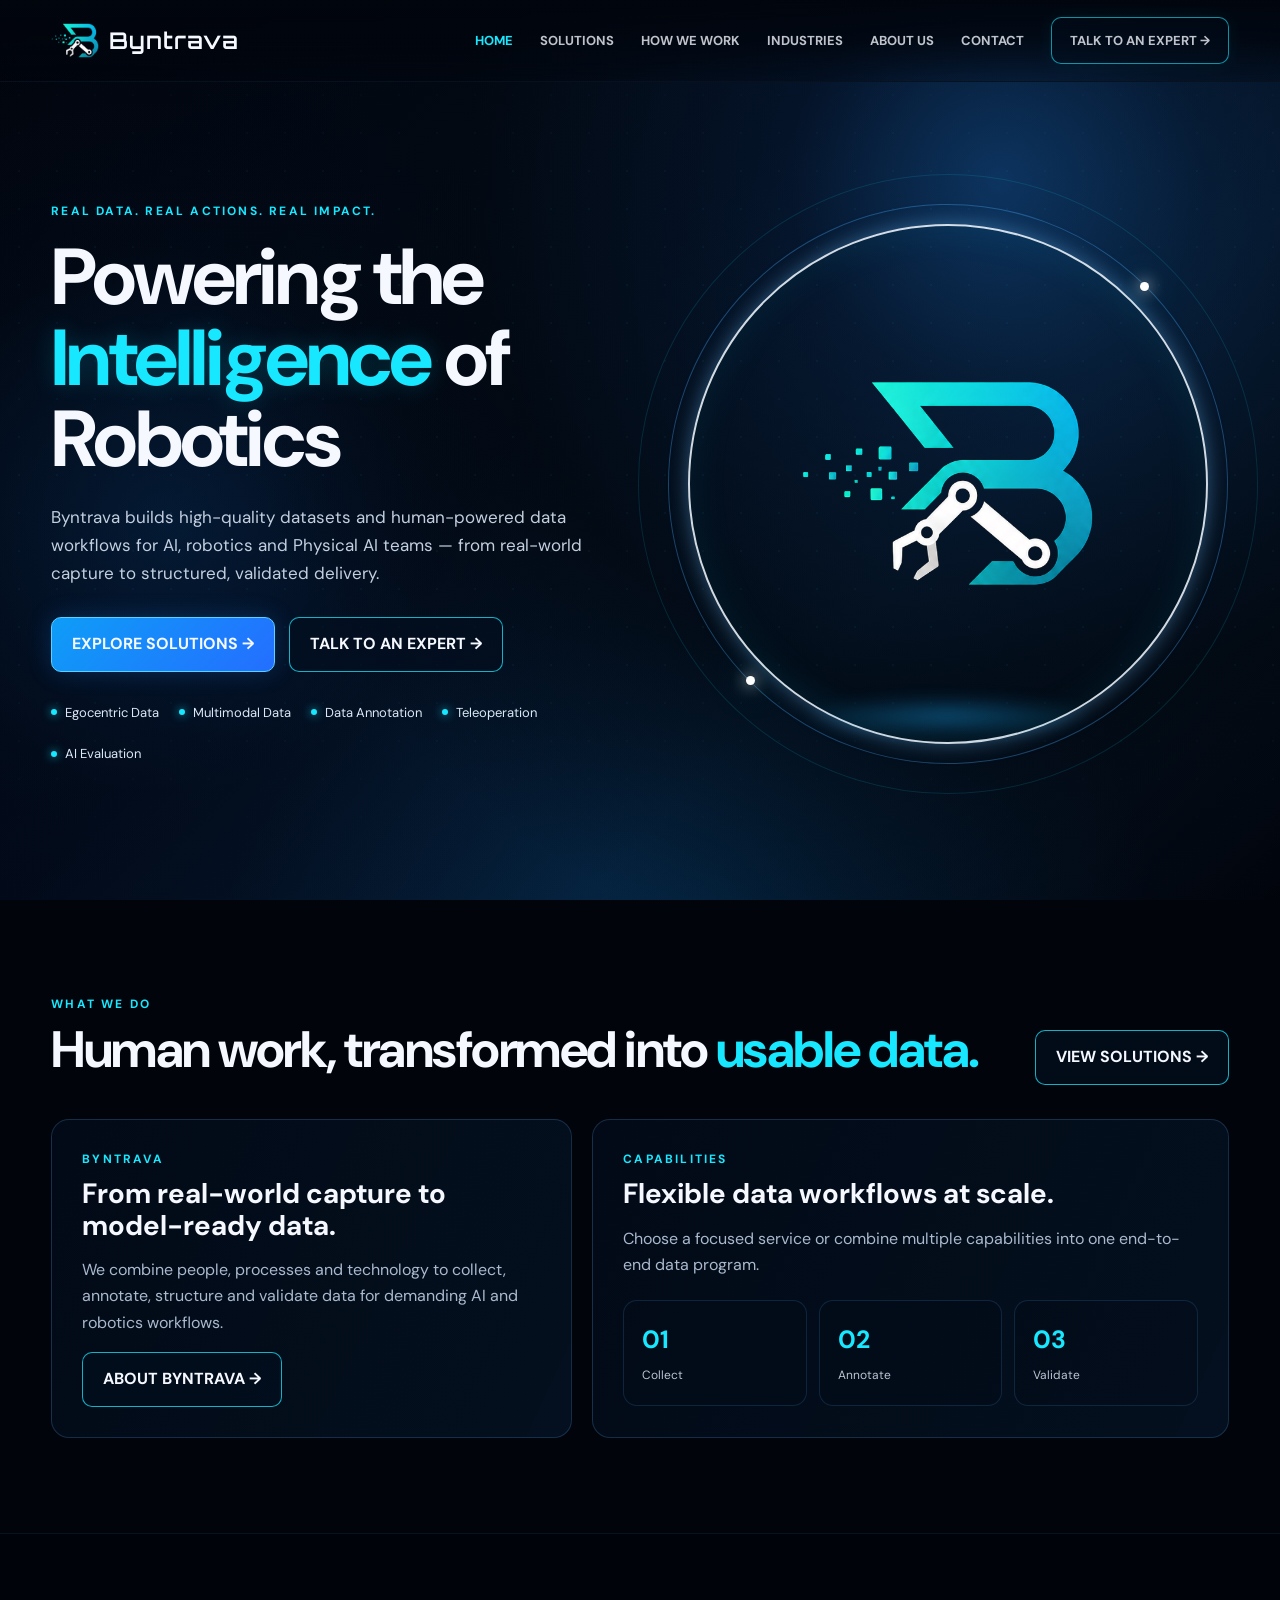
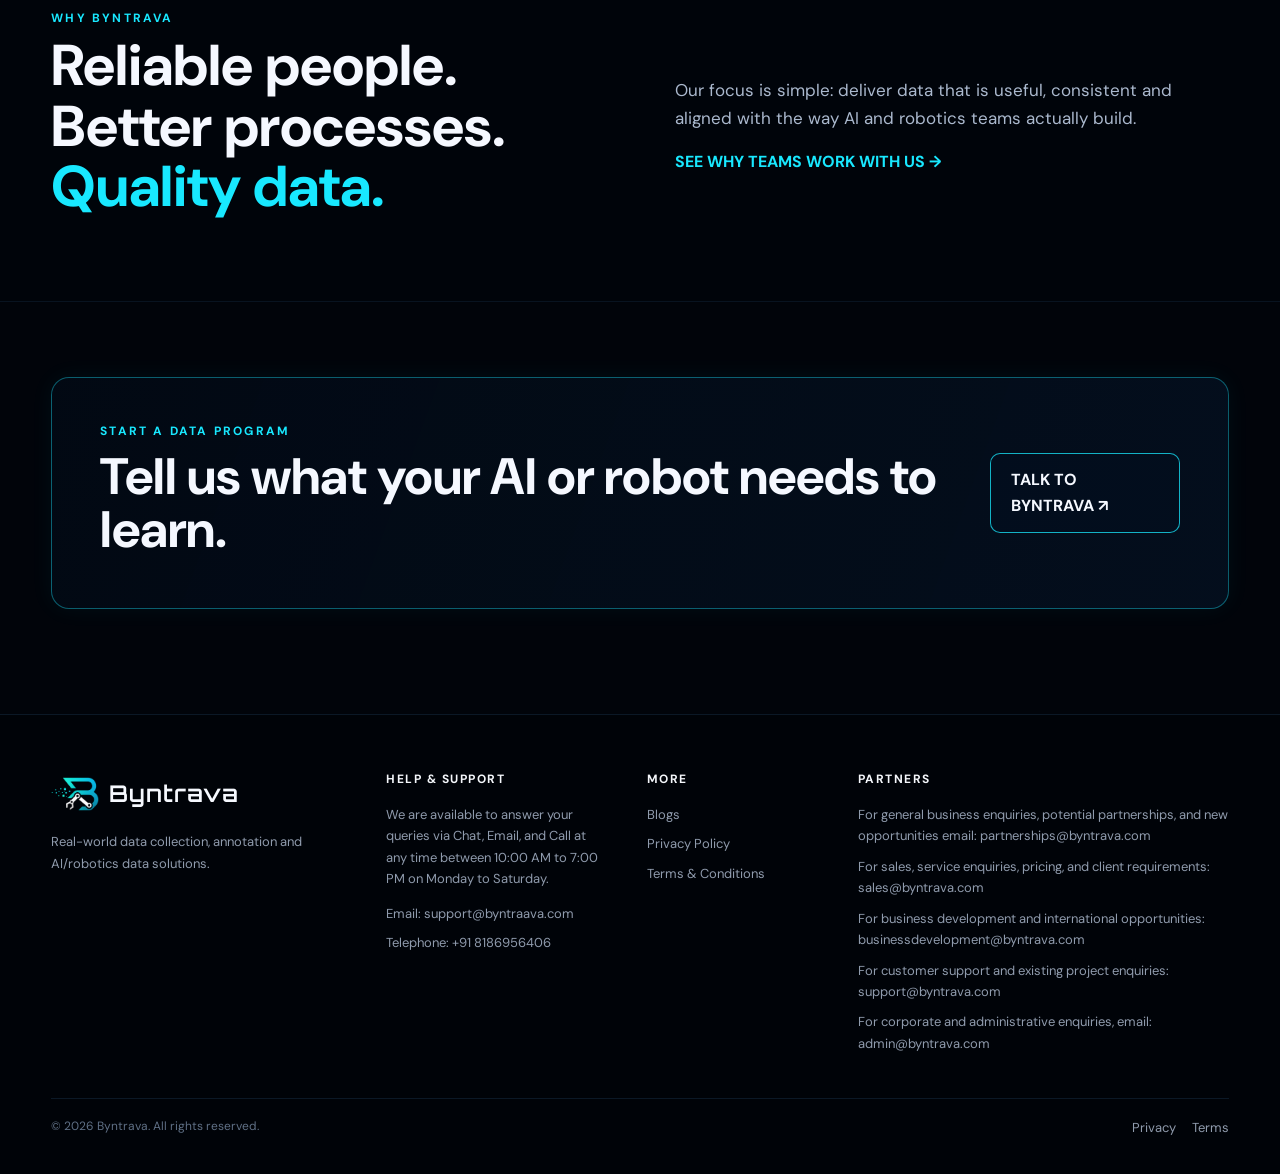
==== index.html @ 6de83854 "Add files via upload Initial Byntrava website" ====
<!doctype html><html lang="en"><head><meta charset="utf-8"><meta name="viewport" content="width=device-width,initial-scale=1"><meta name="description" content="Byntrava provides real-world data collection, multimodal datasets, annotation and robotics data services for AI teams."><title>Byntrava | Powering the Intelligence of Robotics</title><link rel="stylesheet" href="styles.css"></head><body><header class="nav"><div class="container nav-inner"><a class="brand" href="index.html"><img src="assets/byntrava-b-mark-transparent.png" alt="Byntrava logo"><span class="brand-name">Byntrava</span></a><button class="menu" aria-label="Open navigation">MENU</button><nav class="nav-links"><a class="active" href="index.html">HOME</a><a href="solutions.html">SOLUTIONS</a><a href="how-we-work.html">HOW WE WORK</a><a href="industries.html">INDUSTRIES</a><a href="about.html">ABOUT US</a><a href="contact.html">CONTACT</a><a class="nav-cta" href="contact.html">TALK TO AN EXPERT →</a></nav></div></header><main><section class="container hero"><div class="reveal"><div class="eyebrow">REAL DATA. REAL ACTIONS. REAL IMPACT.</div><h1>Powering the <em>Intelligence</em> of Robotics</h1><p>Byntrava builds high-quality datasets and human-powered data workflows for AI, robotics and Physical AI teams — from real-world capture to structured, validated delivery.</p><div class="actions"><a class="btn primary" href="solutions.html">EXPLORE SOLUTIONS →</a><a class="btn" href="contact.html">TALK TO AN EXPERT →</a></div><div class="data-strip"><span><i class="dot"></i> Egocentric Data</span><span><i class="dot"></i> Multimodal Data</span><span><i class="dot"></i> Data Annotation</span><span><i class="dot"></i> Teleoperation</span><span><i class="dot"></i> AI Evaluation</span></div></div><div class="hero-visual reveal delay-2"><div class="orb"><img class="orb-logo" src="assets/byntrava-b-mark-transparent.png" alt="Byntrava robotics mark"><span class="orb-point p1"></span><span class="orb-point p2"></span><div class="orb-floor"></div></div></div></section>
<section class="container section reveal"><div class="section-head"><div><div class="eyebrow">WHAT WE DO</div><h2>Human work, transformed into <span>usable data.</span></h2></div><a class="btn" href="solutions.html">VIEW SOLUTIONS →</a></div><div class="intro-grid"><div class="intro-card"><div class="eyebrow">BYNTRAVA</div><h3>From real-world capture to model-ready data.</h3><p>We combine people, processes and technology to collect, annotate, structure and validate data for demanding AI and robotics workflows.</p><a class="btn" href="about.html">ABOUT BYNTRAVA →</a></div><div class="intro-card"><div class="eyebrow">CAPABILITIES</div><h3>Flexible data workflows at scale.</h3><p>Choose a focused service or combine multiple capabilities into one end-to-end data program.</p><div class="mini-grid"><div class="mini"><strong>01</strong><span>Collect</span></div><div class="mini"><strong>02</strong><span>Annotate</span></div><div class="mini"><strong>03</strong><span>Validate</span></div></div></div></div></section>

<section class="band"><div class="container split"><div><div class="eyebrow">WHY BYNTRAVA</div><h2>Reliable people. Better processes. <span class="cyan">Quality data.</span></h2></div><div><p>Our focus is simple: deliver data that is useful, consistent and aligned with the way AI and robotics teams actually build.</p><a class="textlink" href="solutions.html">SEE WHY TEAMS WORK WITH US →</a></div></div></section><section class="cta"><div class="container cta-inner"><div><div class="eyebrow">START A DATA PROGRAM</div><h2>Tell us what your AI or robot needs to learn.</h2></div><a class="btn btn" href="contact.html">TALK TO BYNTRAVA ↗</a></div></section></main><footer class="footer"><div class="container footer-top"><div class="footer-brand"><a class="brand" href="index.html"><img src="assets/byntrava-b-mark-transparent.png" alt="Byntrava logo"><span class="brand-name">Byntrava</span></a><p>Real-world data collection, annotation and AI/robotics data solutions.</p></div><div><h4>HELP & SUPPORT</h4><p>We are available to answer your queries via Chat, Email, and Call at any time between 10:00 AM to 7:00 PM on Monday to Saturday.</p><ul><li>Email: <a href="mailto:support@byntraava.com">support@byntraava.com</a></li><li>Telephone: <a href="tel:+918186956406">+91 8186956406</a></li></ul></div><div><h4>MORE</h4><ul><li><a href="#">Blogs</a></li><li><a href="#">Privacy Policy</a></li><li><a href="#">Terms & Conditions</a></li></ul></div><div><h4>PARTNERS</h4><p class="partner-note">For general business enquiries, potential partnerships, and new opportunities email: <a href="mailto:partnerships@byntrava.com">partnerships@byntrava.com</a></p><p class="partner-note">For sales, service enquiries, pricing, and client requirements: <a href="mailto:sales@byntrava.com">sales@byntrava.com</a></p><p class="partner-note">For business development and international opportunities: <a href="mailto:businessdevelopment@byntrava.com">businessdevelopment@byntrava.com</a></p><p class="partner-note">For customer support and existing project enquiries: <a href="mailto:support@byntrava.com">support@byntrava.com</a></p><p class="partner-note">For corporate and administrative enquiries, email: <a href="mailto:admin@byntrava.com">admin@byntrava.com</a></p></div></div><div class="container copyright"><span>© <span class="year"></span> Byntrava. All rights reserved.</span><span class="legal"><a href="#">Privacy</a><a href="#">Terms</a></span></div></footer><script src="script.js"></script></body></html>
---- styles.css ----
@import url('https://fonts.googleapis.com/css2?family=DM+Sans:wght@400;500;600;700&family=Orbitron:wght@500;600;700&display=swap');
:root{--bg:#01040a;--navy:#061a33;--navy2:#0a2545;--cyan:#18e8ff;--blue:#2e8cff;--white:#f5f8ff;--muted:#aab9ce;--line:rgba(102,180,255,.20);--soft:rgba(4,14,29,.66);--glow:0 0 24px rgba(24,232,255,.16),0 0 70px rgba(46,140,255,.10)}
*{box-sizing:border-box}html{scroll-behavior:smooth}body{margin:0;color:var(--white);font-family:'DM Sans',Arial,sans-serif;line-height:1.65;background:#01040a;overflow-x:hidden}
body:before{content:"";position:fixed;inset:0;z-index:-5;pointer-events:none;background:radial-gradient(circle at 78% 20%,rgba(19,78,139,.58) 0,rgba(8,35,65,.42) 17%,rgba(2,9,18,.82) 43%,transparent 66%),radial-gradient(circle at 13% 58%,rgba(8,54,100,.40) 0,rgba(3,18,35,.35) 22%,transparent 54%),radial-gradient(circle at 54% 105%,rgba(0,104,170,.18) 0,transparent 40%),linear-gradient(135deg,#010208 0%,#020817 42%,#061a32 68%,#01030a 100%)}
body:after{content:"";position:fixed;inset:0;z-index:-4;pointer-events:none;opacity:.15;background-image:radial-gradient(rgba(56,197,255,.34) 1px,transparent 1px);background-size:38px 38px;mask-image:linear-gradient(to bottom,transparent 0%,black 20%,black 75%,transparent 100%)}
a{color:inherit;text-decoration:none}img{max-width:100%}.container{width:min(1180px,92vw);margin:auto}
.nav{position:fixed;top:0;left:0;right:0;height:82px;z-index:100;background:linear-gradient(180deg,rgba(1,5,13,.96),rgba(1,5,13,.78),rgba(1,5,13,.28));backdrop-filter:blur(12px);border-bottom:1px solid rgba(77,153,221,.08)}.nav-inner{height:100%;display:flex;align-items:center;justify-content:space-between;gap:28px}.brand{display:flex;align-items:center;gap:10px;min-width:max-content}.brand img{width:48px;height:48px;object-fit:contain}.brand-name{font-family:'Orbitron','DM Sans',sans-serif;font-size:23px;font-weight:600;letter-spacing:1px;color:#f6f9ff}.nav-links{display:flex;align-items:center;gap:27px;font-size:13px;font-weight:700}.nav-links a{opacity:.78;transition:.25s}.nav-links a:hover,.nav-links a.active{opacity:1;color:var(--cyan)}.nav-cta{padding:12px 18px;border:1px solid rgba(24,232,255,.78);border-radius:10px;background:rgba(3,15,29,.5);box-shadow:0 0 18px rgba(24,232,255,.08)}.nav-cta:hover{background:rgba(24,232,255,.09);box-shadow:0 0 25px rgba(24,232,255,.22);transform:translateY(-2px)}.menu{display:none;background:rgba(2,8,18,.85);border:1px solid var(--line);color:#fff;border-radius:8px;padding:8px 10px}
main{padding-top:82px}.hero{min-height:calc(100vh - 82px);display:grid;grid-template-columns:1.02fr .98fr;align-items:center;gap:30px;padding:55px 0 70px;position:relative}.eyebrow{color:var(--cyan);font-size:12px;letter-spacing:2.2px;text-transform:uppercase;font-weight:700}.hero h1{font-size:clamp(48px,6.2vw,80px);line-height:1.02;margin:15px 0 23px;letter-spacing:-2.8px;max-width:680px}.hero h1 em{font-style:normal;color:var(--cyan);text-shadow:0 0 24px rgba(24,232,255,.20)}.hero p{max-width:640px;color:#c3cfdf;font-size:17px;margin:0}.actions{display:flex;gap:14px;flex-wrap:wrap;margin:30px 0}.btn{display:inline-flex;align-items:center;justify-content:center;gap:8px;border:1px solid rgba(24,232,255,.75);border-radius:10px;padding:13px 20px;background:rgba(4,16,31,.68);font-weight:700;transition:.28s}.btn:hover{transform:translateY(-2px);background:rgba(24,232,255,.09);box-shadow:0 0 24px rgba(24,232,255,.18)}.btn.primary{background:linear-gradient(135deg,#0e9df7,#246eff);border-color:#55d4ff;box-shadow:0 0 24px rgba(31,130,255,.22)}.data-strip{display:flex;gap:20px;flex-wrap:wrap;color:#dbe8f8;font-size:13px}.data-strip span{display:flex;align-items:center;gap:8px}.dot{width:6px;height:6px;border-radius:50%;background:var(--cyan);box-shadow:0 0 10px rgba(24,232,255,.85)}
.hero-visual{min-height:590px;display:grid;place-items:center;position:relative}.orb{width:min(520px,43vw);aspect-ratio:1;border-radius:50%;position:relative;display:grid;place-items:center;border:2px solid rgba(238,248,255,.88);box-shadow:0 0 20px rgba(110,193,255,.40),inset 0 0 40px rgba(24,232,255,.08);animation:float 6s ease-in-out infinite}.orb:before,.orb:after{content:"";position:absolute;border-radius:50%;inset:-22px;border:1px solid rgba(75,174,255,.34);transform:rotate(20deg)}.orb:after{inset:-52px;border-color:rgba(24,232,255,.13);transform:rotate(-28deg)}.orb-logo{width:58%;height:58%;object-fit:contain;display:block;z-index:2}.orb-point{position:absolute;width:9px;height:9px;border-radius:50%;background:#fff;box-shadow:0 0 15px #fff,0 0 35px rgba(24,232,255,.8);z-index:3}.orb-point.p1{top:11%;right:11%}.orb-point.p2{bottom:11%;left:11%}.orb-floor{position:absolute;bottom:1%;left:20%;width:60%;height:40px;background:radial-gradient(ellipse,rgba(22,177,255,.42),transparent 68%);filter:blur(8px)}@keyframes float{50%{transform:translateY(-8px)}}
.section{padding:95px 0}.section-head{display:flex;justify-content:space-between;gap:30px;align-items:end;margin-bottom:34px}.section-head h2{font-size:clamp(32px,4vw,52px);line-height:1.05;margin:8px 0;letter-spacing:-1.5px}.section-head h2 span,.cyan{color:var(--cyan)}.section-head p{max-width:560px;color:var(--muted)}
.intro-grid{display:grid;grid-template-columns:.9fr 1.1fr;gap:20px}.panel,.intro-card{padding:30px;border:1px solid var(--line);border-radius:18px;background:linear-gradient(115deg,rgba(2,11,24,.90),rgba(7,25,47,.58));transition:.3s}.panel:hover,.intro-card:hover{border-color:rgba(24,232,255,.55);box-shadow:var(--glow);transform:translateY(-3px)}.intro-card h3,.panel h3{font-size:28px;line-height:1.12;margin:9px 0 12px}.intro-card p,.panel p{color:var(--muted)}.mini-grid{display:grid;grid-template-columns:repeat(3,1fr);gap:12px;margin-top:22px}.mini{padding:18px;border:1px solid rgba(76,157,232,.18);border-radius:14px;background:rgba(3,12,24,.42)}.mini strong{display:block;color:var(--cyan);font-size:25px}.mini span{font-size:12px;color:#bac4d2}
.workflow{display:grid;grid-template-columns:repeat(5,1fr);gap:12px}.step{padding:24px 16px;border:1px solid rgba(76,157,232,.13);border-radius:14px;background:rgba(3,12,24,.42);text-align:center;transition:.3s}.step:hover{border-color:rgba(76,157,232,.45);transform:translateY(-4px);background:rgba(5,18,34,.55);box-shadow:0 0 25px rgba(24,232,255,.08)}.step-icon{width:60px;height:60px;margin:0 auto 14px;border:1px solid var(--cyan);border-radius:50%;display:grid;place-items:center;color:var(--cyan);font-size:24px;box-shadow:0 0 18px rgba(24,232,255,.08)}.step h4{margin:0 0 7px}.step p{font-size:13px;color:var(--muted);margin:0}
.cards{display:grid;grid-template-columns:repeat(3,1fr);gap:18px}.card{background:linear-gradient(180deg,rgba(7,18,33,.82),rgba(2,8,17,.86));border:1px solid rgba(86,159,226,.25);border-radius:16px;overflow:hidden;transition:.3s;position:relative}.card:hover{transform:translateY(-5px);border-color:rgba(24,232,255,.55);box-shadow:0 0 25px rgba(24,232,255,.08)}.card.featured,.card.important{border-color:rgba(24,232,255,.55);box-shadow:0 0 20px rgba(24,232,255,.06)}.card.featured:hover,.card.important:hover{border-color:rgba(24,232,255,.95);box-shadow:0 0 0 1px rgba(24,232,255,.15),0 0 30px rgba(24,232,255,.24),0 0 70px rgba(46,140,255,.10)}.card img{width:100%;height:205px;object-fit:cover;display:block}.card-body{padding:20px}.card-number{font-family:monospace;color:var(--cyan);font-size:11px}.card h3{margin:7px 0;font-size:21px}.card p{margin:0;color:var(--muted);font-size:14px}.tag{display:inline-block;border:1px solid rgba(24,232,255,.3);color:#9defff;border-radius:99px;padding:7px 12px;font-size:11px;letter-spacing:1px;text-transform:uppercase}
.why-grid{display:grid;grid-template-columns:repeat(5,1fr);gap:12px}.why{padding:22px;border:1px solid rgba(76,157,232,.20);border-radius:16px;background:rgba(3,12,24,.46);min-height:190px;transition:.3s}.why:hover{transform:translateY(-5px);border-color:rgba(24,232,255,.62);box-shadow:var(--glow)}.why:nth-child(2){background:linear-gradient(145deg,rgba(46,140,255,.12),rgba(3,12,24,.46))}.why:nth-child(3){background:linear-gradient(145deg,rgba(24,232,255,.08),rgba(3,12,24,.46))}.why:nth-child(4){background:linear-gradient(145deg,rgba(70,126,255,.11),rgba(3,12,24,.46))}.why:nth-child(5){background:linear-gradient(145deg,rgba(30,94,170,.12),rgba(3,12,24,.46))}.why .icon{font-size:26px;color:var(--cyan);margin-bottom:18px;text-shadow:0 0 15px rgba(24,232,255,.45)}.why h3{font-size:18px;margin:0 0 8px}.why p{font-size:13px;color:var(--muted);margin:0}
.band{padding:75px 0;border-top:1px solid rgba(77,153,221,.10);border-bottom:1px solid rgba(77,153,221,.10);background:rgba(1,7,16,.18)}.split{display:grid;grid-template-columns:1fr 1fr;gap:70px;align-items:center}.split h2{font-size:clamp(35px,4.5vw,58px);line-height:1.05;margin:8px 0}.split p{color:var(--muted);font-size:17px}.textlink{color:var(--cyan);font-weight:700}
.page-hero{padding:90px 0 55px;min-height:44vh;display:flex;align-items:end}.page-hero h1{font-size:clamp(46px,6.7vw,82px);line-height:1;margin:12px 0;letter-spacing:-2.5px}.page-hero h1 span{color:var(--cyan)}.page-hero p{max-width:720px;color:var(--muted);font-size:18px}.grid-2{display:grid;grid-template-columns:1fr 1fr;gap:20px}.list{display:grid;gap:12px;padding:0;margin:18px 0 0;list-style:none}.list li{padding:14px 16px;border-left:2px solid rgba(24,232,255,.5);background:rgba(7,21,39,.5);color:#d6e1ef}.stat-grid{display:grid;grid-template-columns:repeat(3,1fr);gap:16px}.stat{padding:25px;border:1px solid var(--line);border-radius:14px;background:rgba(5,14,28,.5)}.stat strong{font-size:30px;color:var(--cyan);display:block}
.contact-grid{display:grid;grid-template-columns:1fr 1fr;gap:25px}.form{display:grid;gap:14px}.form input,.form textarea{width:100%;padding:15px;background:rgba(1,6,15,.72);border:1px solid var(--line);border-radius:10px;color:#fff;font:inherit}.form input:focus,.form textarea:focus{outline:none;border-color:rgba(24,232,255,.75);box-shadow:0 0 18px rgba(24,232,255,.08)}.form textarea{min-height:150px;resize:vertical}
.cta{padding:75px 0}.cta-inner{border:1px solid rgba(24,232,255,.38);border-radius:18px;padding:44px 48px;background:linear-gradient(110deg,rgba(2,10,21,.86),rgba(7,25,47,.52));display:flex;justify-content:space-between;align-items:center;gap:30px;box-shadow:0 0 24px rgba(24,232,255,.05)}.cta h2{font-size:clamp(32px,4vw,52px);line-height:1.04;margin:8px 0}.darkbtn{background:#f7fbff;color:#03101d;border-color:#f7fbff}
.footer{padding:55px 0 35px;border-top:1px solid rgba(77,153,221,.14);margin-top:30px;background:rgba(0,3,8,.22)}.footer-top{display:grid;grid-template-columns:1.2fr .9fr .7fr 1.5fr;gap:38px}.footer h4{margin:0 0 14px;font-size:12px;letter-spacing:1.5px;text-transform:uppercase;color:#f4f7fb}.footer p,.footer li,.footer a{font-size:13px;color:#8f9bad}.footer a:hover{color:#fff}.footer ul{list-style:none;padding:0;margin:0;display:grid;gap:8px}.footer-brand p{max-width:270px}.partner-note{margin:0 0 9px}.copyright{border-top:1px solid rgba(77,153,221,.14);margin-top:35px;padding-top:18px;color:#5f7086;font-size:12px;display:flex;justify-content:space-between;gap:20px}.legal{display:flex;gap:16px}
.reveal{opacity:0;transform:translateY(22px);transition:opacity .7s ease,transform .7s ease}.reveal.show{opacity:1;transform:none}.delay-1{transition-delay:.12s}.delay-2{transition-delay:.24s}
@media(max-width:1050px){.nav-links{gap:16px}.cards{grid-template-columns:1fr 1fr}.why-grid{grid-template-columns:repeat(3,1fr)}.footer-top{grid-template-columns:1fr 1fr}.hero-visual{min-height:520px}.intro-grid{grid-template-columns:1fr}}
@media(max-width:900px){.nav-links{display:none;position:absolute;top:74px;left:4vw;right:4vw;background:rgba(2,8,18,.98);border:1px solid var(--line);border-radius:14px;padding:18px;flex-direction:column;align-items:stretch}.nav-links.open{display:flex}.menu{display:block}.hero{grid-template-columns:1fr;padding-top:35px}.orb{width:min(440px,78vw)}.workflow{grid-template-columns:1fr 1fr}.grid-2,.contact-grid,.split{grid-template-columns:1fr}.stat-grid{grid-template-columns:1fr 1fr}.cta-inner{align-items:flex-start;flex-direction:column}}
@media(max-width:560px){.brand img{width:42px;height:42px}.brand-name{font-size:19px}.hero h1{font-size:48px}.actions{flex-direction:column}.btn{width:100%;text-align:center}.workflow,.cards,.stat-grid,.why-grid{grid-template-columns:1fr}.feature{grid-template-columns:1fr}.page-hero{min-height:38vh}.footer-top{grid-template-columns:1fr}.copyright{flex-direction:column}.legal{flex-wrap:wrap}}
@import url('https://fonts.googleapis.com/css2?family=DM+Sans:wght@400;500;600;700&family=Orbitron:wght@500;600;700&display=swap');


/* =========================================================
   ROOT
========================================================= */

:root {

    --bg: #01040a;

    --navy: #061a33;
    --navy2: #0a2545;

    --cyan: #18e8ff;
    --blue: #2e8cff;

    --white: #f5f8ff;

    --muted: #aab9ce;

    --line: rgba(102, 180, 255, 0.20);

    --glow:
        0 0 24px rgba(24, 232, 255, 0.16),
        0 0 70px rgba(46, 140, 255, 0.10);
}


/* =========================================================
   RESET
========================================================= */

* {
    box-sizing: border-box;
}


html {
    scroll-behavior: smooth;
}


body {

    margin: 0;

    color: var(--white);

    font-family:
        'DM Sans',
        Arial,
        sans-serif;

    line-height: 1.65;

    background: #01040a;

    overflow-x: hidden;
}


body::before {

    content: "";

    position: fixed;

    inset: 0;

    z-index: -5;

    pointer-events: none;

    background:

        radial-gradient(
            circle at 78% 20%,
            rgba(19, 78, 139, 0.58) 0,
            rgba(8, 35, 65, 0.42) 17%,
            rgba(2, 9, 18, 0.82) 43%,
            transparent 66%
        ),

        radial-gradient(
            circle at 13% 58%,
            rgba(8, 54, 100, 0.40) 0,
            rgba(3, 18, 35, 0.35) 22%,
            transparent 54%
        ),

        radial-gradient(
            circle at 54% 105%,
            rgba(0, 104, 170, 0.18) 0,
            transparent 40%
        ),

        linear-gradient(
            135deg,
            #010208 0%,
            #020817 42%,
            #061a32 68%,
            #01030a 100%
        );
}


body::after {

    content: "";

    position: fixed;

    inset: 0;

    z-index: -4;

    pointer-events: none;

    opacity: 0.15;

    background-image:
        radial-gradient(
            rgba(56, 197, 255, 0.34) 1px,
            transparent 1px
        );

    background-size: 38px 38px;

    mask-image:
        linear-gradient(
            to bottom,
            transparent 0%,
            black 20%,
            black 75%,
            transparent 100%
        );
}


a {

    color: inherit;

    text-decoration: none;
}


img {

    max-width: 100%;

    display: block;
}


.container {

    width: min(1180px, 92vw);

    margin-left: auto;
    margin-right: auto;
}


/* =========================================================
   NAVIGATION
========================================================= */

.nav {

    position: fixed;

    top: 0;
    left: 0;
    right: 0;

    height: 82px;

    z-index: 1000;

    background:
        linear-gradient(
            180deg,
            rgba(1, 5, 13, 0.96),
            rgba(1, 5, 13, 0.78),
            rgba(1, 5, 13, 0.28)
        );

    backdrop-filter: blur(12px);

    border-bottom:
        1px solid
        rgba(77, 153, 221, 0.08);
}


.nav-inner {

    height: 100%;

    display: flex;

    align-items: center;

    justify-content: space-between;

    gap: 28px;
}


.brand {

    display: flex;

    align-items: center;

    gap: 10px;

    min-width: max-content;
}


.brand img {

    width: 48px;

    height: 48px;

    object-fit: contain;
}


.brand-name {

    font-family:
        'Orbitron',
        'DM Sans',
        sans-serif;

    font-size: 23px;

    font-weight: 600;

    letter-spacing: 1px;

    color: #f6f9ff;
}


.nav-links {

    display: flex;

    align-items: center;

    gap: 27px;

    font-size: 13px;

    font-weight: 700;
}


.nav-links a {

    opacity: 0.78;

    transition:
        opacity 0.25s ease,
        color 0.25s ease,
        transform 0.25s ease;
}


.nav-links a:hover,
.nav-links a.active {

    opacity: 1;

    color: var(--cyan);
}


.nav-cta {

    padding: 12px 18px;

    border:
        1px solid
        rgba(24, 232, 255, 0.78);

    border-radius: 10px;

    background:
        rgba(3, 15, 29, 0.5);

    box-shadow:
        0 0 18px
        rgba(24, 232, 255, 0.08);
}


.nav-cta:hover {

    background:
        rgba(24, 232, 255, 0.09);

    box-shadow:
        0 0 25px
        rgba(24, 232, 255, 0.22);

    transform: translateY(-2px);
}


.menu {

    display: none;

    background:
        rgba(2, 8, 18, 0.85);

    border:
        1px solid
        var(--line);

    color: #fff;

    border-radius: 8px;

    padding: 8px 10px;

    cursor: pointer;
}


/* =========================================================
   MAIN
========================================================= */

main {

    padding-top: 82px;
}


/* =========================================================
   PAGE HERO
========================================================= */

.page-hero {

    padding:
        100px
        0
        70px;

    min-height: 46vh;

    display: flex;

    align-items: flex-end;
}


.eyebrow {

    color: var(--cyan);

    font-size: 12px;

    letter-spacing: 2.2px;

    text-transform: uppercase;

    font-weight: 700;
}


.page-hero h1 {

    font-size:
        clamp(
            46px,
            6.7vw,
            82px
        );

    line-height: 1;

    margin:
        14px
        0
        22px;

    letter-spacing: -2.5px;

    max-width: 900px;
}


.page-hero h1 span {

    color: var(--cyan);

    text-shadow:
        0 0 24px
        rgba(24, 232, 255, 0.20);
}


.page-hero p {

    max-width: 720px;

    color: var(--muted);

    font-size: 18px;

    margin: 0;
}


/* =========================================================
   VISION SECTION
========================================================= */

.vision-section {

    width: min(1400px, 92vw);

    margin:
        0
        auto;

    min-height: 650px;

    display: grid;

    grid-template-columns:
        1.05fr
        0.95fr;

    align-items: center;

    gap: 60px;

    padding:
        90px
        55px;

    position: relative;

    overflow: hidden;

    border:
        1px solid
        rgba(0, 190, 255, 0.15);

    border-radius: 24px;

    background:

        radial-gradient(
            circle at 80% 45%,
            rgba(0, 174, 255, 0.12),
            transparent 35%
        ),

        radial-gradient(
            circle at 20% 70%,
            rgba(0, 220, 255, 0.05),
            transparent 30%
        ),

        #020b18;
}


/* =========================================================
   VISION CONTENT
========================================================= */

.vision-content {

    position: relative;

    z-index: 5;

    width: 100%;
}


.section-label {

    color: #00eaff;

    font-size: 14px;

    font-weight: 700;

    letter-spacing: 3px;

    margin-bottom: 28px;

    text-transform: uppercase;
}


.vision-content h2 {

    margin: 0;

    max-width: 700px;

    color: #f4f8ff;

    font-size:
        clamp(
            42px,
            4.2vw,
            62px
        );

    line-height: 1.08;

    font-weight: 700;

    letter-spacing: -1.8px;
}


.vision-content h2 span {

    color: #00eaff;

    text-shadow:
        0 0 15px
        rgba(0, 229, 255, 0.35);
}


.vision-description {

    max-width: 680px;

    margin:
        28px
        0
        0;

    color: #a9bad0;

    font-size: 17px;

    line-height: 1.8;
}


/* =========================================================
   VISION PILLARS
========================================================= */

.vision-pillars {

    display: grid;

    grid-template-columns:
        repeat(2, 1fr);

    gap: 16px;

    margin-top: 45px;
}


.vision-pillar {

    min-height: 165px;

    padding: 22px;

    border:
        1px solid
        rgba(0, 200, 255, 0.16);

    border-radius: 15px;

    background:
        linear-gradient(
            145deg,
            rgba(8, 31, 53, 0.92),
            rgba(3, 17, 32, 0.92)
        );

    transition:
        transform 0.3s ease,
        border-color 0.3s ease,
        box-shadow 0.3s ease;
}


.vision-pillar:hover {

    transform: translateY(-5px);

    border-color:
        rgba(0, 225, 255, 0.55);

    box-shadow:
        0 0 25px
        rgba(0, 200, 255, 0.12),

        inset 0 0 20px
        rgba(0, 200, 255, 0.03);
}


.vision-icon {

    width: 44px;

    height: 44px;

    display: flex;

    align-items: center;

    justify-content: center;

    margin-bottom: 14px;

    border:
        1px solid
        rgba(0, 225, 255, 0.4);

    border-radius: 50%;

    color: #00eaff;

    font-size: 21px;

    background:
        radial-gradient(
            circle,
            rgba(0, 234, 255, 0.15),
            rgba(0, 234, 255, 0.02)
        );

    box-shadow:
        0 0 12px
        rgba(0, 234, 255, 0.18);
}


.vision-pillar h3 {

    margin:
        0
        0
        8px;

    color: #f2f7ff;

    font-size: 17px;

    line-height: 1.25;
}


.vision-pillar p {

    margin: 0;

    color: #8fa6bd;

    font-size: 13px;

    line-height: 1.6;
}


/* =========================================================
   VISION VISUAL
========================================================= */

.vision-visual {

    position: relative;

    min-height: 560px;

    display: flex;

    align-items: center;

    justify-content: center;

    overflow: visible;
}


.vision-orbit {

    position: absolute;

    left: 50%;

    top: 50%;

    transform:
        translate(
            -50%,
            -50%
        );

    border-radius: 50%;

    pointer-events: none;
}


/* =========================================================
   ORBITS
========================================================= */

.orbit-outer {

    width: 570px;

    height: 570px;

    border:
        1px solid
        rgba(0, 180, 255, 0.14);

    box-shadow:
        0 0 30px
        rgba(0, 180, 255, 0.04);

    animation:
        orbitRotate 25s linear infinite;
}


.orbit-middle {

    width: 460px;

    height: 460px;

    border:
        1px solid
        rgba(0, 190, 255, 0.25);

    box-shadow:
        0 0 35px
        rgba(0, 190, 255, 0.06);

    animation:
        orbitRotateReverse 18s linear infinite;
}


.orbit-inner {

    width: 350px;

    height: 350px;

    border:
        1px solid
        rgba(0, 220, 255, 0.55);

    box-shadow:
        0 0 45px
        rgba(0, 200, 255, 0.10),

        inset 0 0 35px
        rgba(0, 180, 255, 0.05);

    animation:
        orbitRotate 12s linear infinite;
}


@keyframes orbitRotate {

    from {
        transform:
            translate(-50%, -50%)
            rotate(0deg);
    }

    to {
        transform:
            translate(-50%, -50%)
            rotate(360deg);
    }
}


@keyframes orbitRotateReverse {

    from {
        transform:
            translate(-50%, -50%)
            rotate(360deg);
    }

    to {
        transform:
            translate(-50%, -50%)
            rotate(0deg);
    }
}


/* =========================================================
   LOGO
========================================================= */

.vision-logo {

    position: relative;

    z-index: 10;

    width: 240px;

    height: 240px;

    display: flex;

    align-items: center;

    justify-content: center;

    border-radius: 50%;

    background:
        radial-gradient(
            circle,
            rgba(0, 210, 255, 0.14) 0%,
            rgba(0, 100, 180, 0.08) 45%,
            rgba(0, 20, 40, 0.55) 75%,
            #020b18 100%
        );

    border:
        1px solid
        rgba(0, 220, 255, 0.7);

    box-shadow:
        0 0 30px
        rgba(0, 220, 255, 0.25),

        0 0 80px
        rgba(0, 180, 255, 0.12),

        inset 0 0 40px
        rgba(0, 200, 255, 0.08);

    animation:
        visionFloat 6s ease-in-out infinite;
}


.vision-logo::before {

    content: "";

    position: absolute;

    inset: 12px;

    border-radius: 50%;

    border:
        1px solid
        rgba(0, 225, 255, 0.12);
}


.vision-logo img {

    position: relative;

    z-index: 2;

    width: 150px;

    height: 150px;

    object-fit: contain;

    filter:
        drop-shadow(
            0 0 12px
            rgba(0, 230, 255, 0.65)
        )

        drop-shadow(
            0 0 30px
            rgba(0, 180, 255, 0.35)
        );

    animation:
        visionLogoGlow 4s ease-in-out infinite;
}


@keyframes visionLogoGlow {

    0%,
    100% {

        filter:
            drop-shadow(
                0 0 10px
                rgba(0, 230, 255, 0.55)
            )

            drop-shadow(
                0 0 25px
                rgba(0, 180, 255, 0.25)
            );
    }

    50% {

        filter:
            drop-shadow(
                0 0 18px
                rgba(0, 230, 255, 0.85)
            )

            drop-shadow(
                0 0 45px
                rgba(0, 180, 255, 0.45)
            );
    }
}


@keyframes visionFloat {

    0%,
    100% {

        transform:
            translateY(0);
    }

    50% {

        transform:
            translateY(-8px);
    }
}


/* =========================================================
   LIGHT POINTS
========================================================= */

.vision-visual::before,
.vision-visual::after {

    content: "";

    position: absolute;

    width: 7px;

    height: 7px;

    border-radius: 50%;

    background: #ffffff;

    box-shadow:
        0 0 12px #00e5ff,
        0 0 25px
        rgba(0, 220, 255, 0.7);

    z-index: 12;
}


.vision-visual::before {

    top: 18%;

    right: 14%;
}


.vision-visual::after {

    bottom: 18%;

    left: 12%;
}


/* =========================================================
   METRICS
========================================================= */

.vision-metrics {

    margin-top: 35px;

    display: grid;

    grid-template-columns:
        repeat(4, 1fr);

    gap: 18px;
}


.vision-metric {

    min-height: 125px;

    display: flex;

    align-items: center;

    gap: 18px;

    padding: 22px;

    border:
        1px solid
        rgba(0, 150, 255, 0.35);

    border-radius: 16px;

    background:
        linear-gradient(
            145deg,
            rgba(8, 25, 45, 0.95),
            rgba(2, 13, 27, 0.95)
        );

    transition:
        transform 0.3s ease,
        border-color 0.3s ease,
        box-shadow 0.3s ease;
}


.vision-metric:hover {

    transform:
        translateY(-5px);

    border-color:
        #00eaff;

    box-shadow:
        0 0 25px
        rgba(0, 220, 255, 0.18);
}


.metric-icon {

    flex-shrink: 0;

    width: 48px;

    height: 48px;

    display: flex;

    align-items: center;

    justify-content: center;

    color: #00eaff;

    font-size: 25px;

    border-radius: 12px;

    border:
        1px solid
        rgba(0, 220, 255, 0.35);

    box-shadow:
        0 0 15px
        rgba(0, 220, 255, 0.12);
}


.vision-metric strong {

    display: block;

    color: #f5f8ff;

    font-size: 28px;

    line-height: 1.1;
}


.vision-metric span {

    display: block;

    margin-top: 5px;

    color: #e0e9f5;

    font-size: 13px;

    font-weight: 600;
}


.vision-metric small {

    display: block;

    margin-top: 4px;

    color: #8fa5bb;

    font-size: 11px;
}


/* =========================================================
   CTA
========================================================= */

.about-cta {

    padding:
        90px
        0;
}


.about-cta-inner {

    border:
        1px solid
        rgba(24, 232, 255, 0.38);

    border-radius: 20px;

    padding:
        50px;

    background:
        linear-gradient(
            110deg,
            rgba(2, 10, 21, 0.90),
            rgba(7, 25, 47, 0.55)
        );

    display: flex;

    justify-content: space-between;

    align-items: center;

    gap: 35px;

    box-shadow:
        0 0 30px
        rgba(24, 232, 255, 0.06);
}


.about-cta h2 {

    font-size:
        clamp(
            32px,
            4vw,
            52px
        );

    line-height: 1.05;

    margin:
        10px
        0
        14px;

    letter-spacing: -1.5px;
}


.about-cta h2 span {

    color: var(--cyan);
}


.about-cta p {

    color: var(--muted);

    margin: 0;

    font-size: 16px;
}


/* =========================================================
   BUTTON
========================================================= */

.btn {

    display: inline-flex;

    align-items: center;

    justify-content: center;

    gap: 8px;

    border:
        1px solid
        rgba(24, 232, 255, 0.75);

    border-radius: 10px;

    padding:
        13px
        20px;

    background:
        rgba(4, 16, 31, 0.68);

    font-weight: 700;

    transition:
        transform 0.28s ease,
        background 0.28s ease,
        box-shadow 0.28s ease;
}


.btn:hover {

    transform:
        translateY(-2px);

    background:
        rgba(24, 232, 255, 0.09);

    box-shadow:
        0 0 24px
        rgba(24, 232, 255, 0.18);
}


.btn.primary {

    background:
        linear-gradient(
            135deg,
            #0e9df7,
            #246eff
        );

    border-color:
        #55d4ff;

    box-shadow:
        0 0 24px
        rgba(31, 130, 255, 0.22);
}


/* =========================================================
   FOOTER
========================================================= */

.footer {

    padding:
        55px
        0
        35px;

    border-top:
        1px solid
        rgba(77, 153, 221, 0.14);

    margin-top: 30px;

    background:
        rgba(0, 3, 8, 0.22);
}


.footer-top {

    display: grid;

    grid-template-columns:
        1.2fr
        0.9fr
        0.7fr
        1.5fr;

    gap: 38px;
}


.footer h4 {

    margin:
        0
        0
        14px;

    font-size: 12px;

    letter-spacing: 1.5px;

    text-transform: uppercase;

    color: #f4f7fb;
}


.footer p,
.footer li,
.footer a {

    font-size: 13px;

    color: #8f9bad;
}


.footer a:hover {

    color: #ffffff;
}


.footer ul {

    list-style: none;

    padding: 0;

    margin: 0;

    display: grid;

    gap: 8px;
}


.footer-brand p {

    max-width: 270px;
}


.textlink {

    color: var(--cyan) !important;

    font-weight: 700;
}


.copyright {

    border-top:
        1px solid
        rgba(77, 153, 221, 0.14);

    margin-top: 35px;

    padding-top: 18px;

    color: #5f7086;

    font-size: 12px;

    display: flex;

    justify-content: space-between;

    gap: 20px;
}


.legal {

    display: flex;

    gap: 16px;
}


/* =========================================================
   REVEAL ANIMATION
========================================================= */

.reveal {

    opacity: 0;

    transform:
        translateY(22px);

    transition:
        opacity 0.7s ease,
        transform 0.7s ease;
}


.reveal.show {

    opacity: 1;

    transform: none;
}


/* =========================================================
   TABLET
========================================================= */

@media (max-width: 1100px) {

    .vision-section {

        grid-template-columns: 1fr;

        gap: 30px;

        padding:
            80px
            45px;
    }


    .vision-content {

        max-width: 850px;

        margin:
            0
            auto;
    }


    .vision-visual {

        min-height: 500px;

        order: 2;
    }


    .vision-metrics {

        grid-template-columns:
            repeat(2, 1fr);
    }


    .footer-top {

        grid-template-columns:
            1fr
            1fr;
    }
}


/* =========================================================
   MOBILE NAVIGATION
========================================================= */

@media (max-width: 900px) {

    .nav-links {

        display: none;

        position: absolute;

        top: 74px;

        left: 4vw;

        right: 4vw;

        background:
            rgba(2, 8, 18, 0.98);

        border:
            1px solid
            var(--line);

        border-radius: 14px;

        padding: 18px;

        flex-direction: column;

        align-items: stretch;

        gap: 5px;
    }


    .nav-links.open {

        display: flex;
    }


    .nav-links a {

        padding: 12px;

        border-radius: 8px;
    }


    .nav-links a:hover {

        background:
            rgba(24, 232, 255, 0.06);
    }


    .nav-cta {

        margin-top: 8px;

        text-align: center;
    }


    .menu {

        display: block;
    }


    .about-cta-inner {

        align-items: flex-start;

        flex-direction: column;
    }
}


/* =========================================================
   SMALL MOBILE
========================================================= */

@media (max-width: 650px) {

    .brand img {

        width: 42px;

        height: 42px;
    }


    .brand-name {

        font-size: 19px;
    }


    .page-hero {

        min-height: 38vh;

        padding:
            75px
            0
            55px;
    }


    .page-hero h1 {

        font-size: 48px;

        letter-spacing: -1.8px;
    }


    .page-hero p {

        font-size: 16px;
    }


    .vision-section {

        width: 92vw;

        padding:
            60px
            22px;

        border-radius: 18px;
    }


    .vision-content h2 {

        font-size: 38px;

        letter-spacing: -1px;
    }


    .vision-description {

        font-size: 15px;
    }


    .vision-pillars {

        grid-template-columns: 1fr;
    }


    .vision-visual {

        min-height: 380px;
    }


    .orbit-outer {

        width: 420px;

        height: 420px;
    }


    .orbit-middle {

        width: 340px;

        height: 340px;
    }


    .orbit-inner {

        width: 260px;

        height: 260px;
    }


    .vision-logo {

        width: 175px;

        height: 175px;
    }


    .vision-logo img {

        width: 110px;

        height: 110px;
    }


    .vision-metrics {

        grid-template-columns: 1fr;
    }


    .about-cta {

        padding:
            65px
            0;
    }


    .about-cta-inner {

        padding: 30px 24px;
    }


    .about-cta .btn {

        width: 100%;
    }


    .footer-top {

        grid-template-columns: 1fr;
    }


    .copyright {

        flex-direction: column;
    }


    .legal {

        flex-wrap: wrap;
    }
}


/* =========================================================
   VERY SMALL SCREENS
========================================================= */

@media (max-width: 400px) {

    .page-hero h1 {

        font-size: 42px;
    }


    .vision-content h2 {

        font-size: 34px;
    }


    .vision-logo {

        width: 150px;

        height: 150px;
    }


    .vision-logo img {

        width: 95px;

        height: 95px;
    }


    .orbit-outer {

        width: 350px;

        height: 350px;
    }


    .orbit-middle {

        width: 285px;

        height: 285px;
    }


    .orbit-inner {

        width: 220px;

        height: 220px;
    }
}


/* =========================================================
   ACCESSIBILITY
========================================================= */

@media (prefers-reduced-motion: reduce) {

    html {

        scroll-behavior: auto;
    }


    *,
    *::before,
    *::after {

        animation-duration: 0.01ms !important;

        animation-iteration-count: 1 !important;

        transition-duration: 0.01ms !important;
    }
}.footer p,.footer li,.footer a{
    font-size:13px;
    color:#8f9bad
}
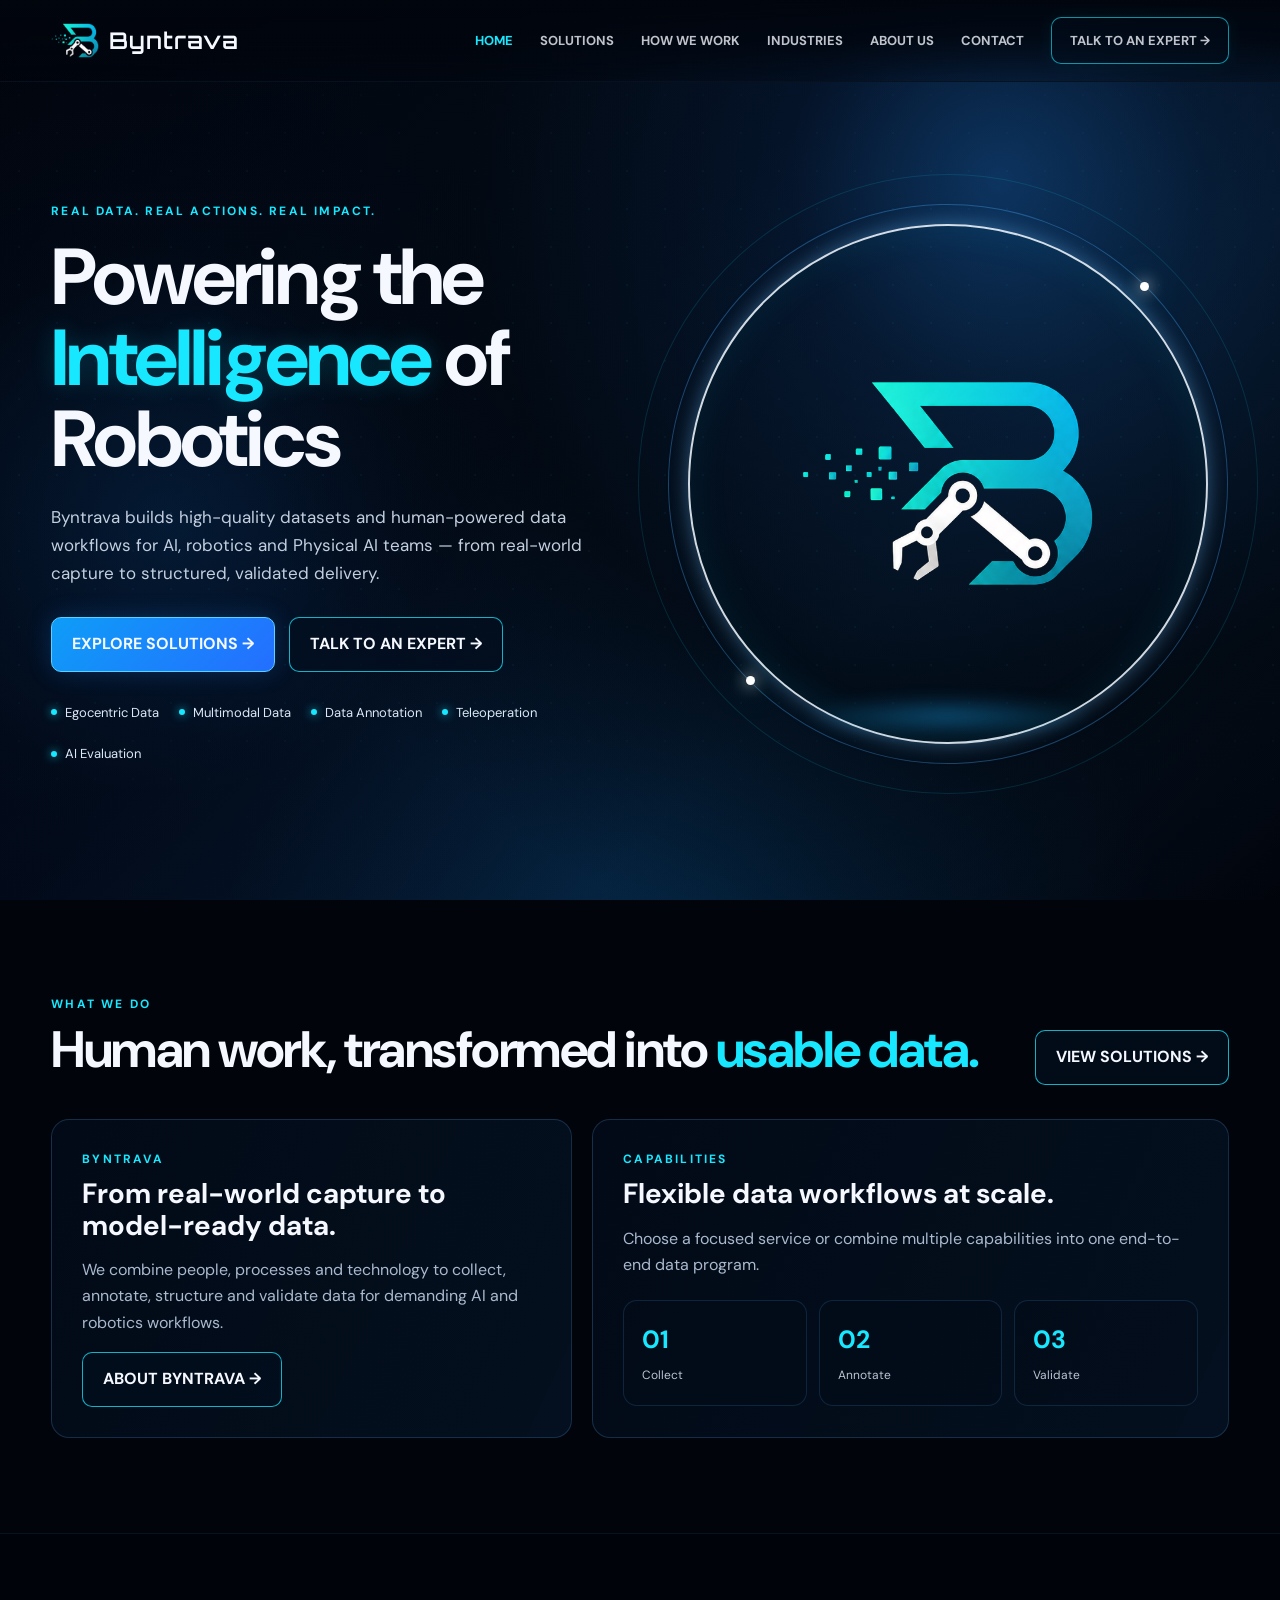
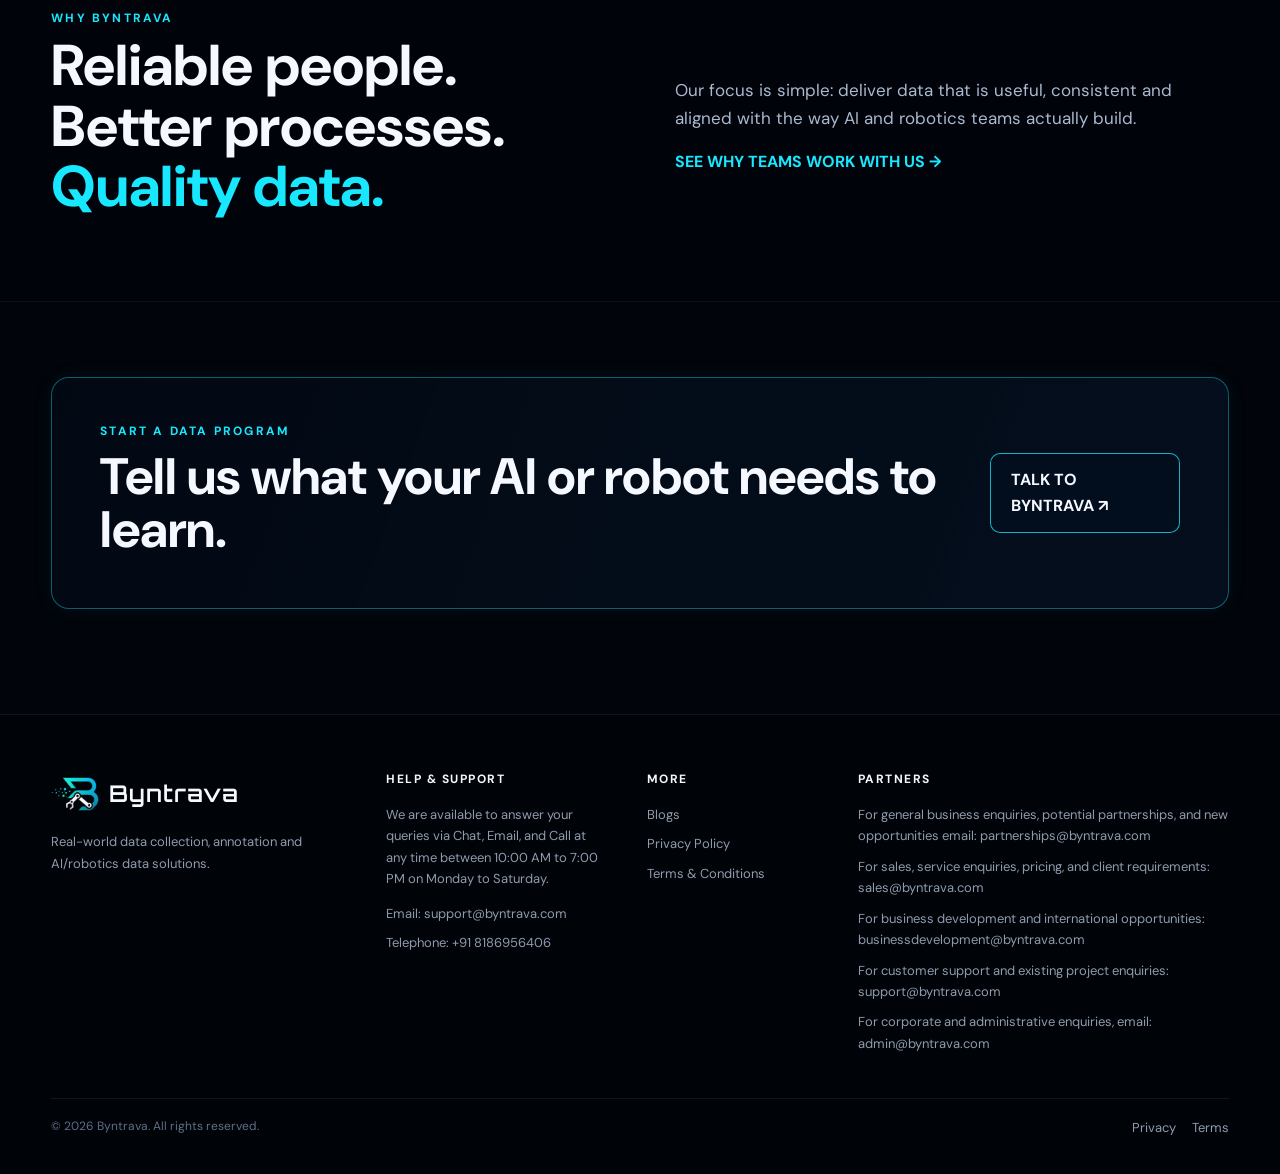
==== commit a7a9462f: "Update Byntrava website" ====
--- a/index.html
+++ b/index.html
@@ -1,4 +1,13 @@
-<!doctype html><html lang="en"><head><meta charset="utf-8"><meta name="viewport" content="width=device-width,initial-scale=1"><meta name="description" content="Byntrava provides real-world data collection, multimodal datasets, annotation and robotics data services for AI teams."><title>Byntrava | Powering the Intelligence of Robotics</title><link rel="stylesheet" href="styles.css"></head><body><header class="nav"><div class="container nav-inner"><a class="brand" href="index.html"><img src="assets/byntrava-b-mark-transparent.png" alt="Byntrava logo"><span class="brand-name">Byntrava</span></a><button class="menu" aria-label="Open navigation">MENU</button><nav class="nav-links"><a class="active" href="index.html">HOME</a><a href="solutions.html">SOLUTIONS</a><a href="how-we-work.html">HOW WE WORK</a><a href="industries.html">INDUSTRIES</a><a href="about.html">ABOUT US</a><a href="contact.html">CONTACT</a><a class="nav-cta" href="contact.html">TALK TO AN EXPERT →</a></nav></div></header><main><section class="container hero"><div class="reveal"><div class="eyebrow">REAL DATA. REAL ACTIONS. REAL IMPACT.</div><h1>Powering the <em>Intelligence</em> of Robotics</h1><p>Byntrava builds high-quality datasets and human-powered data workflows for AI, robotics and Physical AI teams — from real-world capture to structured, validated delivery.</p><div class="actions"><a class="btn primary" href="solutions.html">EXPLORE SOLUTIONS →</a><a class="btn" href="contact.html">TALK TO AN EXPERT →</a></div><div class="data-strip"><span><i class="dot"></i> Egocentric Data</span><span><i class="dot"></i> Multimodal Data</span><span><i class="dot"></i> Data Annotation</span><span><i class="dot"></i> Teleoperation</span><span><i class="dot"></i> AI Evaluation</span></div></div><div class="hero-visual reveal delay-2"><div class="orb"><img class="orb-logo" src="assets/byntrava-b-mark-transparent.png" alt="Byntrava robotics mark"><span class="orb-point p1"></span><span class="orb-point p2"></span><div class="orb-floor"></div></div></div></section>
+<!doctype html><html lang="en"><head><title>Byntrava | Real-Time Data for AI & Robotics</title>
+
+<meta name="description" content="Byntrava provides high-quality real-time data collection and multimodal datasets for AI, robotics, computer vision, and machine learning companies.">
+
+<meta name="keywords" content="Byntrava, AI data collection, robotics data, real time data, computer vision data, multimodal data, AI training data">
+
+<meta name="robots" content="index, follow">
+<link rel="icon" type="image/png" href="assets/byntrava logo.png">
+
+<link rel="canonical" href="https://byntrava.com/"><meta charset="utf-8"><meta name="viewport" content="width=device-width,initial-scale=1"><meta name="description" content="Byntrava provides real-world data collection, multimodal datasets, annotation and robotics data services for AI teams."><title>Byntrava | Powering the Intelligence of Robotics</title><link rel="stylesheet" href="styles.css"></head><body><header class="nav"><div class="container nav-inner"><a class="brand" href="index.html"><img src="assets/byntrava-b-mark-transparent.png" alt="Byntrava logo"><span class="brand-name">Byntrava</span></a><button class="menu" aria-label="Open navigation">MENU</button><nav class="nav-links"><a class="active" href="index.html">HOME</a><a href="solutions.html">SOLUTIONS</a><a href="how-we-work.html">HOW WE WORK</a><a href="industries.html">INDUSTRIES</a><a href="about.html">ABOUT US</a><a href="contact.html">CONTACT</a><a class="nav-cta" href="contact.html">TALK TO AN EXPERT →</a></nav></div></header><main><section class="container hero"><div class="reveal"><div class="eyebrow">REAL DATA. REAL ACTIONS. REAL IMPACT.</div><h1>Powering the <em>Intelligence</em> of Robotics</h1><p>Byntrava builds high-quality datasets and human-powered data workflows for AI, robotics and Physical AI teams — from real-world capture to structured, validated delivery.</p><div class="actions"><a class="btn primary" href="solutions.html">EXPLORE SOLUTIONS →</a><a class="btn" href="contact.html">TALK TO AN EXPERT →</a></div><div class="data-strip"><span><i class="dot"></i> Egocentric Data</span><span><i class="dot"></i> Multimodal Data</span><span><i class="dot"></i> Data Annotation</span><span><i class="dot"></i> Teleoperation</span><span><i class="dot"></i> AI Evaluation</span></div></div><div class="hero-visual reveal delay-2"><div class="orb"><img class="orb-logo" src="assets/byntrava-b-mark-transparent.png" alt="Byntrava robotics mark"><span class="orb-point p1"></span><span class="orb-point p2"></span><div class="orb-floor"></div></div></div></section>
 <section class="container section reveal"><div class="section-head"><div><div class="eyebrow">WHAT WE DO</div><h2>Human work, transformed into <span>usable data.</span></h2></div><a class="btn" href="solutions.html">VIEW SOLUTIONS →</a></div><div class="intro-grid"><div class="intro-card"><div class="eyebrow">BYNTRAVA</div><h3>From real-world capture to model-ready data.</h3><p>We combine people, processes and technology to collect, annotate, structure and validate data for demanding AI and robotics workflows.</p><a class="btn" href="about.html">ABOUT BYNTRAVA →</a></div><div class="intro-card"><div class="eyebrow">CAPABILITIES</div><h3>Flexible data workflows at scale.</h3><p>Choose a focused service or combine multiple capabilities into one end-to-end data program.</p><div class="mini-grid"><div class="mini"><strong>01</strong><span>Collect</span></div><div class="mini"><strong>02</strong><span>Annotate</span></div><div class="mini"><strong>03</strong><span>Validate</span></div></div></div></div></section>
 
-<section class="band"><div class="container split"><div><div class="eyebrow">WHY BYNTRAVA</div><h2>Reliable people. Better processes. <span class="cyan">Quality data.</span></h2></div><div><p>Our focus is simple: deliver data that is useful, consistent and aligned with the way AI and robotics teams actually build.</p><a class="textlink" href="solutions.html">SEE WHY TEAMS WORK WITH US →</a></div></div></section><section class="cta"><div class="container cta-inner"><div><div class="eyebrow">START A DATA PROGRAM</div><h2>Tell us what your AI or robot needs to learn.</h2></div><a class="btn btn" href="contact.html">TALK TO BYNTRAVA ↗</a></div></section></main><footer class="footer"><div class="container footer-top"><div class="footer-brand"><a class="brand" href="index.html"><img src="assets/byntrava-b-mark-transparent.png" alt="Byntrava logo"><span class="brand-name">Byntrava</span></a><p>Real-world data collection, annotation and AI/robotics data solutions.</p></div><div><h4>HELP & SUPPORT</h4><p>We are available to answer your queries via Chat, Email, and Call at any time between 10:00 AM to 7:00 PM on Monday to Saturday.</p><ul><li>Email: <a href="mailto:support@byntraava.com">support@byntraava.com</a></li><li>Telephone: <a href="tel:+918186956406">+91 8186956406</a></li></ul></div><div><h4>MORE</h4><ul><li><a href="#">Blogs</a></li><li><a href="#">Privacy Policy</a></li><li><a href="#">Terms & Conditions</a></li></ul></div><div><h4>PARTNERS</h4><p class="partner-note">For general business enquiries, potential partnerships, and new opportunities email: <a href="mailto:partnerships@byntrava.com">partnerships@byntrava.com</a></p><p class="partner-note">For sales, service enquiries, pricing, and client requirements: <a href="mailto:sales@byntrava.com">sales@byntrava.com</a></p><p class="partner-note">For business development and international opportunities: <a href="mailto:businessdevelopment@byntrava.com">businessdevelopment@byntrava.com</a></p><p class="partner-note">For customer support and existing project enquiries: <a href="mailto:support@byntrava.com">support@byntrava.com</a></p><p class="partner-note">For corporate and administrative enquiries, email: <a href="mailto:admin@byntrava.com">admin@byntrava.com</a></p></div></div><div class="container copyright"><span>© <span class="year"></span> Byntrava. All rights reserved.</span><span class="legal"><a href="#">Privacy</a><a href="#">Terms</a></span></div></footer><script src="script.js"></script></body></html>+<section class="band"><div class="container split"><div><div class="eyebrow">WHY BYNTRAVA</div><h2>Reliable people. Better processes. <span class="cyan">Quality data.</span></h2></div><div><p>Our focus is simple: deliver data that is useful, consistent and aligned with the way AI and robotics teams actually build.</p><a class="textlink" href="solutions.html">SEE WHY TEAMS WORK WITH US →</a></div></div></section><section class="cta"><div class="container cta-inner"><div><div class="eyebrow">START A DATA PROGRAM</div><h2>Tell us what your AI or robot needs to learn.</h2></div><a class="btn btn" href="contact.html">TALK TO BYNTRAVA ↗</a></div></section></main><footer class="footer"><div class="container footer-top"><div class="footer-brand"><a class="brand" href="index.html"><img src="assets/byntrava-b-mark-transparent.png" alt="Byntrava logo"><span class="brand-name">Byntrava</span></a><p>Real-world data collection, annotation and AI/robotics data solutions.</p></div><div><h4>HELP & SUPPORT</h4><p>We are available to answer your queries via Chat, Email, and Call at any time between 10:00 AM to 7:00 PM on Monday to Saturday.</p><ul><li>Email: <a href="mailto:support@byntrava.com">support@byntrava.com</a></li><li>Telephone: <a href="tel:+918186956406">+91 8186956406</a></li></ul></div><div><h4>MORE</h4><ul><li><a href="#">Blogs</a></li><li><a href="#">Privacy Policy</a></li><li><a href="#">Terms & Conditions</a></li></ul></div><div><h4>PARTNERS</h4><p class="partner-note">For general business enquiries, potential partnerships, and new opportunities email: <a href="mailto:partnerships@byntrava.com">partnerships@byntrava.com</a></p><p class="partner-note">For sales, service enquiries, pricing, and client requirements: <a href="mailto:sales@byntrava.com">sales@byntrava.com</a></p><p class="partner-note">For business development and international opportunities: <a href="mailto:businessdevelopment@byntrava.com">businessdevelopment@byntrava.com</a></p><p class="partner-note">For customer support and existing project enquiries: <a href="mailto:support@byntrava.com">support@byntrava.com</a></p><p class="partner-note">For corporate and administrative enquiries, email: <a href="mailto:admin@byntrava.com">admin@byntrava.com</a></p></div></div><div class="container copyright"><span>© <span class="year"></span> Byntrava. All rights reserved.</span><span class="legal"><a href="#">Privacy</a><a href="#">Terms</a></span></div></footer><script src="script.js"></script></body></html>
